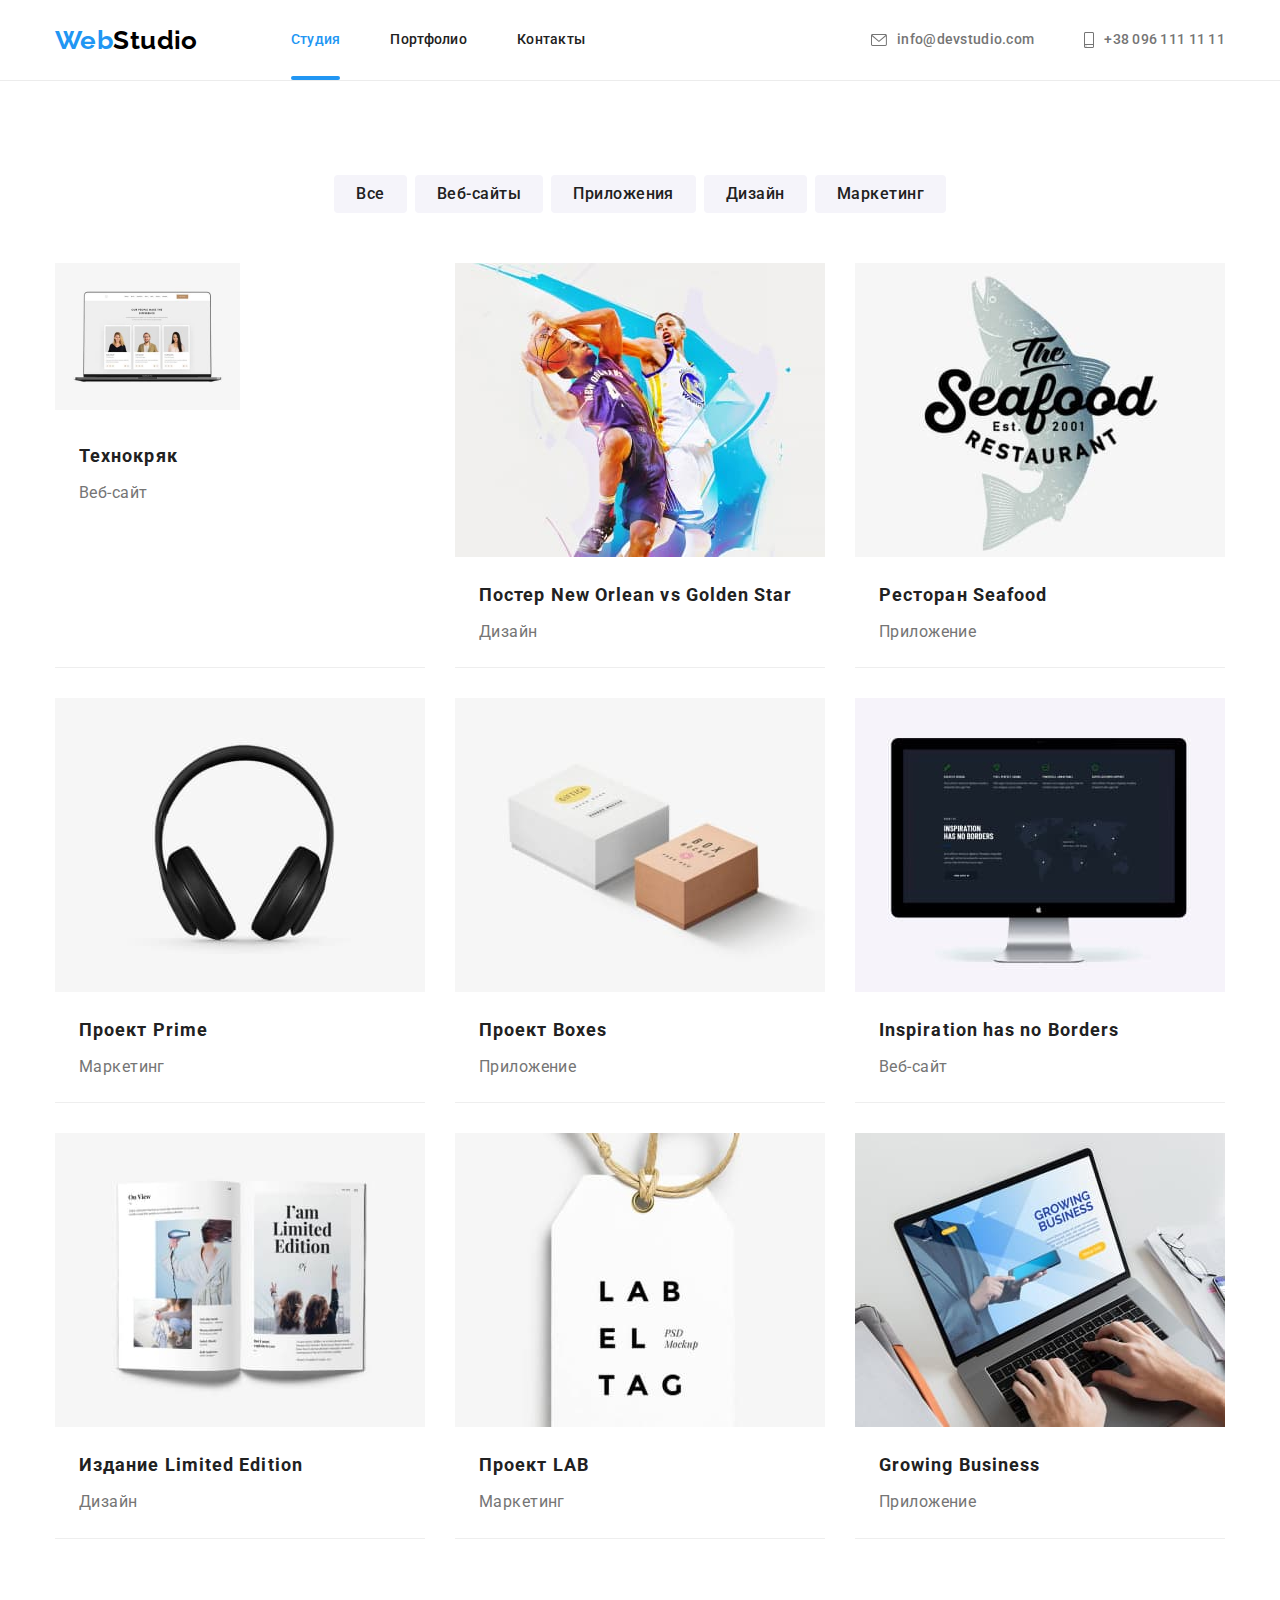
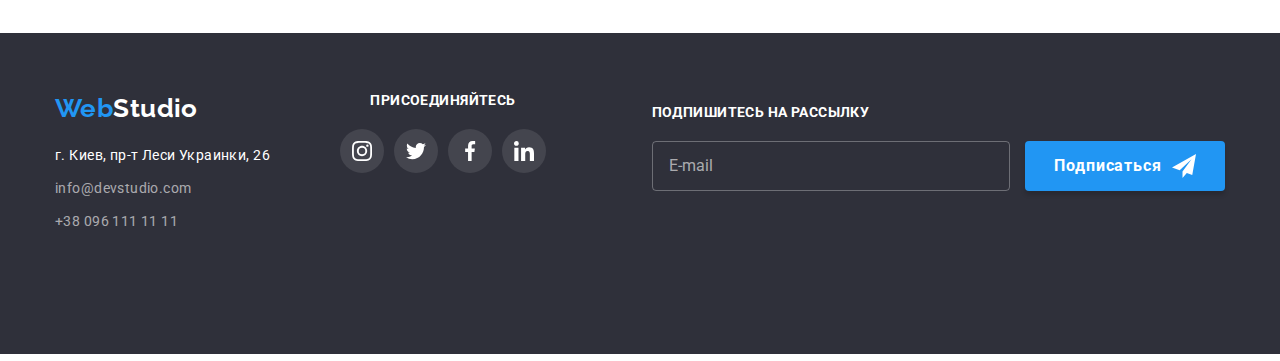
==== portfolio.html @ 9db88c2a "copy" ====
<!DOCTYPE html>
<html lang="ru">
  <head>
    <meta charset="UTF-8" />
    <meta http-equiv="X-UA-Compatible" content="IE=edge" />
    <meta name="viewport" content="width=device-width, initial-scale=1.0" />
    <title>WebStudio</title>
    <link rel="preconnect" href="https://fonts.googleapis.com" />
    <link rel="preconnect" href="https://fonts.gstatic.com" crossorigin />
    <link
      rel="stylesheet"
      href="https://cdnjs.cloudflare.com/ajax/libs/modern-normalize/1.1.0/modern-normalize.min.css"
    />
    <link rel="stylesheet" href="./css/main.css" />
  </head>
  <body>
    <header class="header">
      <div class="container header__container">
        <a href="index.html" class="logo header__logo link">
          Web<span class="logo__accent">Studio</span></a
        >
        <button type="button" class="header__btn header__btn--open">
          <svg width="40" height="40">
            <use href="./images/symbol-defs.svg#icon-open"></use>
          </svg>
        </button>
        <nav class="header__nav">
          <ul class="menu-list list">
            <li class="menu-list__item">
              <a href="" class="menu-list__link link menu-list__link--current"
                >Студия</a
              >
            </li>
            <li class="menu-list__item">
              <a href="portfolio.html" class="menu-list__link link"
                >Портфолио</a
              >
            </li>
            <li class="menu-list__item">
              <a href="" class="menu-list__link link">Контакты</a>
            </li>
          </ul>
        </nav>
        <ul class="contacts-list list">
          <li class="contacts-list__item">
            <a
              href="mailto:info@devstudio.com"
              class="contacts-list__link link"
            >
              <svg class="contacts-list__icon" width="16" height="12">
                <use href="./images/symbol-defs.svg#icon-envelope"></use>
              </svg>
              info@devstudio.com</a
            >
          </li>
          <li class="contacts-list__item">
            <a href="tel:+380961111111" class="contacts-list__link link"
              ><svg class="contacts-list__icon" width="10" height="16">
                <use href="./images/symbol-defs.svg#icon-smartphone"></use></svg
              >+38 096 111 11 11</a
            >
          </li>
        </ul>
      </div>
      <div class="mob-menu is-hidden">
        <div class="mob-container">
          <div class="mob-container__top">
            <button type="button" class="header__btn header__btn--close">
              <svg width="40" height="40">
                <use href="./images/symbol-defs.svg#icon-close"></use>
              </svg>
            </button>
            <ul class="mob-menu__list list">
              <li class="mob-menu__item">
                <a href="" class="mob-menu__link link menu-list__link--current"
                  >Студия</a
                >
              </li>
              <li class="mob-menu__item">
                <a href="portfolio.html" class="mob-menu__link link"
                  >Портфолио</a
                >
              </li>
              <li class="mob-menu__item">
                <a href="index.html" class="mob-menu__link link">Контакты</a>
              </li>
            </ul>
          </div>
          <div class="mob-container__bottom">
            <ul class="mob-contacts list">
              <li class="mob-contacts__item">
                <a href="tel:+380961111111" class="mob-contacts__tel-link link"
                  >+38 096 111 11 11</a
                >
              </li>
              <li class="mob-contacts__item">
                <a
                  href="mailto:info@devstudio.com"
                  class="mob-contacts__mail-link link"
                >
                  info@devstudio.com</a
                >
              </li>
            </ul>
            <ul class="list mob-social">
              <li class="mob-social__item">
                <a href="" class="mob-social__link link">Instagram</a>
              </li>
              <li class="mob-social__item">
                <a href="" class="mob-social__link link">Twitter</a>
              </li>
              <li class="mob-social__item">
                <a href="" class="mob-social__link link">Facebook</a>
              </li>
              <li class="mob-social__item">
                <a href="" class="mob-social__link link">LinkedIn</a>
              </li>
            </ul>
          </div>
        </div>
      </div>
    </header>
    <main>
      <section class="projects">
        <div class="container">
          <h1 class="visually-hidden">Наши работы</h1>
          <ul class="filtr-btn-list list">
            <li class="filtr-btn-item">
              <button type="button" class="filtr-btn">Все</button>
            </li>
            <li class="filtr-btn-item">
              <button type="button" class="filtr-btn">Веб-сайты</button>
            </li>
            <li class="filtr-btn-item">
              <button type="button" class="filtr-btn">Приложения</button>
            </li>
            <li class="filtr-btn-item">
              <button type="button" class="filtr-btn">Дизайн</button>
            </li>
            <li class="filtr-btn-item">
              <button type="button" class="filtr-btn">Маркетинг</button>
            </li>
          </ul>
          <ul class="projects-list list">
            <li class="projects-item">
              <a href="" class="projects-item-link link">
                <div class="projects-cover">
                  <picture>
                    <source
                      srcset="
                        ./images/project-1.jpg 1x,
                        ./images/project-1.jpg 2x
                      "
                      media="(min-width:1200px)"
                    />
                    <source
                      srcset="
                        ./images/project-1-tab.jpg    1x,
                        ./images/project-1-tab-2x.jpg 2x
                      "
                      media="(min-width:768px)"
                    />
                    <source
                      srcset="
                        ./images/gallery-img-1-mob.jpeg    1x,
                        ./images/gallery-img-1-mob-2x.jpeg 2x
                      "
                      media="(min-width:320px)"
                    />
                    <img
                      src="./images/project-1.jpg"
                      alt="барбер стрижет клиента"
                    />
                  </picture>
                  <p class="projects-cover-text">
                    Ресурс предлагает комплексные предложения с разным уровнем
                    функционала и сервисов. Все это позволит посетителю получить
                    исчерпывающие сведения о компании или частном лице.
                  </p>
                </div>
                <div class="projects-content">
                  <h2 class="projects-title">Технокряк</h2>
                  <p class="projects-text">Веб-сайт</p>
                </div></a
              >
            </li>
            <li class="projects-item">
              <a href="" class="projects-item-link link"
                ><div class="projects-cover">
                  <img
                    src="./images/project-2.jpg"
                    alt="project"
                    width="370"
                    class="item-img"
                  />
                  <p class="projects-cover-text">
                    Ресурс предлагает комплексные предложения с разным уровнем
                    функционала и сервисов. Все это позволит посетителю получить
                    исчерпывающие сведения о компании или частном лице.
                  </p>
                </div>
                <div class="projects-content">
                  <h2 class="projects-title">
                    Постер <span lang="en">New Orlean vs Golden Star</span>
                  </h2>
                  <p class="projects-text">Дизайн</p>
                </div></a
              >
            </li>
            <li class="projects-item">
              <a href="" class="projects-item-link link"
                ><div class="projects-cover">
                  <img
                    src="./images/project-3.jpg"
                    alt="project"
                    width="370"
                    class="item-img"
                  />
                  <p class="projects-cover-text">
                    Ресурс предлагает комплексные предложения с разным уровнем
                    функционала и сервисов. Все это позволит посетителю получить
                    исчерпывающие сведения о компании или частном лице.
                  </p>
                </div>
                <div class="projects-content">
                  <h2 class="projects-title">
                    Ресторан <span lang="en">Seafood</span>
                  </h2>
                  <p class="projects-text">Приложение</p>
                </div></a
              >
            </li>
            <li class="projects-item">
              <a href="" class="projects-item-link link"
                ><div class="projects-cover">
                  <img
                    src="./images/project-4.jpg"
                    alt="project"
                    width="370"
                    class="item-img"
                  />
                  <p class="projects-cover-text">
                    Ресурс предлагает комплексные предложения с разным уровнем
                    функционала и сервисов. Все это позволит посетителю получить
                    исчерпывающие сведения о компании или частном лице.
                  </p>
                </div>
                <div class="projects-content">
                  <h2 class="projects-title">
                    Проект <span lang="en">Prime</span>
                  </h2>
                  <p class="projects-text">Маркетинг</p>
                </div></a
              >
            </li>
            <li class="projects-item">
              <a href="" class="projects-item-link link"
                ><div class="projects-cover">
                  <img
                    src="./images/project-5.jpg"
                    alt="project"
                    width="370"
                    class="item-img"
                  />
                  <p class="projects-cover-text">
                    Ресурс предлагает комплексные предложения с разным уровнем
                    функционала и сервисов. Все это позволит посетителю получить
                    исчерпывающие сведения о компании или частном лице.
                  </p>
                </div>
                <div class="projects-content">
                  <h2 class="projects-title">
                    Проект <span lang="en">Boxes</span>
                  </h2>
                  <p class="projects-text">Приложение</p>
                </div></a
              >
            </li>
            <li class="projects-item">
              <a href="" class="projects-item-link link"
                ><div class="projects-cover">
                  <img
                    src="./images/project-6.jpg"
                    alt="project"
                    width="370"
                    class="item-img"
                  />
                  <p class="projects-cover-text">
                    Ресурс предлагает комплексные предложения с разным уровнем
                    функционала и сервисов. Все это позволит посетителю получить
                    исчерпывающие сведения о компании или частном лице.
                  </p>
                </div>
                <div class="projects-content">
                  <h2 lang="en" class="projects-title">
                    Inspiration has no Borders
                  </h2>
                  <p class="projects-text">Веб-сайт</p>
                </div></a
              >
            </li>
            <li class="projects-item">
              <a href="" class="projects-item-link link"
                ><div class="projects-cover">
                  <img
                    src="./images/project-7.jpg"
                    alt="project"
                    width="370"
                    class="item-img"
                  />
                  <p class="projects-cover-text">
                    Ресурс предлагает комплексные предложения с разным уровнем
                    функционала и сервисов. Все это позволит посетителю получить
                    исчерпывающие сведения о компании или частном лице.
                  </p>
                </div>
                <div class="projects-content">
                  <h2 class="projects-title">
                    Издание <span lang="en">Limited Edition</span>
                  </h2>
                  <p class="projects-text">Дизайн</p>
                </div></a
              >
            </li>
            <li class="projects-item">
              <a href="" class="projects-item-link link"
                ><div class="projects-cover">
                  <img
                    src="./images/project-8.jpg"
                    alt="project"
                    width="370"
                    class="item-img"
                  />
                  <p class="projects-cover-text">
                    Ресурс предлагает комплексные предложения с разным уровнем
                    функционала и сервисов. Все это позволит посетителю получить
                    исчерпывающие сведения о компании или частном лице.
                  </p>
                </div>
                <div class="projects-content">
                  <h2 class="projects-title">Проект LAB</h2>
                  <p class="projects-text">Маркетинг</p>
                </div></a
              >
            </li>
            <li class="projects-item">
              <a href="" class="projects-item-link link"
                ><div class="projects-cover">
                  <img
                    src="./images/project-9.jpg"
                    alt="project"
                    width="370"
                    class="item-img"
                  />
                  <p class="projects-cover-text">
                    Ресурс предлагает комплексные предложения с разным уровнем
                    функционала и сервисов. Все это позволит посетителю получить
                    исчерпывающие сведения о компании или частном лице.
                  </p>
                </div>
                <div class="projects-content">
                  <h2 lang="en" class="projects-title">Growing Business</h2>
                  <p class="projects-text">Приложение</p>
                </div></a
              >
            </li>
          </ul>
        </div>
      </section>
    </main>
    <footer class="footer">
      <div class="container footer__container">
        <div class="footer__thumb">
          <div class="footer__adress">
            <a href="index.html" class="logo link footer__logo"
              >Web<span class="logo__accent--invers">Studio</span></a
            >
            <address class="adress">
              <ul class="adress_list list">
                <li class="adress_item">
                  <a
                    href="https://goo.gl/maps/CG9ktaRzHKhPyj1j6"
                    target="blank"
                    rel="noopener noindex nofollow"
                    class="address_link link"
                    >г. Киев, пр-т Леси Украинки, 26</a
                  >
                </li>
                <li class="adress_item">
                  <a
                    href="mailto:info@devstudio.com"
                    class="adress_contacts-link link"
                    >info@devstudio.com</a
                  >
                </li>
                <li class="adress_item">
                  <a href="tel:+380961111111" class="adress_contacts-link link"
                    >+38 096 111 11 11</a
                  >
                </li>
              </ul>
            </address>
          </div>
          <div class="footer__soc">
            <p class="footer__text">Присоединяйтесь</p>
            <ul class="list social-list">
              <li class="social-list__item">
                <a href="" class="social-list__link social-list__link--bright"
                  ><svg width="20" height="20">
                    <use href="./images/symbol-defs.svg#icon-instagram"></use>
                  </svg>
                </a>
              </li>
              <li class="social-list__item">
                <a href="" class="social-list__link social-list__link--bright"
                  ><svg width="20" height="20">
                    <use href="./images/symbol-defs.svg#icon-twitter"></use>
                  </svg>
                </a>
              </li>
              <li class="social-list__item">
                <a href="" class="social-list__link social-list__link--bright"
                  ><svg width="20" height="20">
                    <use href="./images/symbol-defs.svg#icon-facebook"></use>
                  </svg>
                </a>
              </li>
              <li class="social-list__item">
                <a href="" class="social-list__link social-list__link--bright"
                  ><svg width="20" height="20">
                    <use href="./images/symbol-defs.svg#icon-linkedin"></use>
                  </svg>
                </a>
              </li>
            </ul>
          </div>
        </div>
        <div class="footer__subscribe">
          <form class="subscribe-form">
            <p class="footer__text subscribe-form__text">
              Подпишитесь на рассылку
            </p>
            <input
              type="email"
              name="email"
              placeholder="E-mail"
              class="subscribe-form__input"
            />
            <button type="submit" class="subscribe-form__button button">
              Подписаться<svg width="24" height="24" class="icon-send">
                <use href="./images/symbol-defs.svg#icon-send"></use>
              </svg>
            </button>
          </form>
        </div>
      </div>
    </footer>
  </body>
</html>
---- css/main.css ----
@import url("https://fonts.googleapis.com/css2?family=Raleway:wght@700&family=Roboto:wght@400;500;700;900&display=swap");
:root {
  --header-color: #212121;
  --header-contacts-color: #757575;
  --accent-color: #2196f3;
  --btn-hover-color: rgba(24, 140, 232, 1);
  --logo-color: #000000;
  --logo-footer-color: #ffffff;
  --main-title-color: #ffffff;
  --second-title-color: #212121;
  --main-bg-color: #ffffff;
  --second-bg-color: #f5f4fa;
  --dark-bg-color: #2f303a;
  --text-color: #757575;
  --footer-address-color: #ffffff;
  --footer-contacts-color: rgba(255, 255, 255, 0.6);
  --footer-input-border: rgba(255, 255, 255, 0.3);
  --border-porfolio-color: #ececec;
  --border-projects-color: #eeeeee;
  --soc-icon-color: #afb1b8;
  --bg-footer-soc-icon: rgba(255, 255, 255, 0.1);
  --activity-text-bg-color: rgba(47, 48, 58, 0.8);
  --projects-cover-bg-color: rgba(33, 150, 243, 0.9);
  --modal-bg-color: rgba(0, 0, 0, 0.2);
  --btn-close-border-color: rgba(0, 0, 0, 0.1);
  --modal-input-color: rgba(33, 33, 33, 0.2);
  --placeholder-comment-color: rgba(117, 117, 117, 0.5);
}

body {
  font-family: Roboto, Raleway, sans-serif;
  background-color: var(--main-bg-color);
  font-size: 14px;
  line-height: 1.71;
  letter-spacing: 0.03em;
  color: var(--text-color);
}

.list {
  padding: 0;
  margin: 0;
  list-style: none;
}

.link {
  text-decoration: none;
}

.item-img {
  display: block;
  width: 100%;
  height: auto;
}

.container {
  padding-left: 15px;
  padding-right: 15px;
  margin: 0 auto;
}
@media screen and (min-width: 480px) {
  .container {
    max-width: 480px;
  }
}
@media screen and (min-width: 768px) {
  .container {
    max-width: 768px;
  }
}
@media screen and (min-width: 1200px) {
  .container {
    max-width: 1200px;
  }
}

.visually-hidden {
  position: absolute;
  white-space: nowrap;
  width: 1px;
  height: 1px;
  overflow: hidden;
  border: 0;
  padding: 0;
  clip: rect(0 0 0 0);
  clip-path: inset(50%);
  margin: -1px;
}

.button {
  font-weight: 700;
  font-size: 16px;
  line-height: 1.88;
  text-align: center;
  letter-spacing: 0.06em;
  background-color: var(--accent-color);
  color: var(--main-title-color);
  border-radius: 4px;
  border-color: transparent;
  box-shadow: 0px 4px 4px rgba(0, 0, 0, 0.15);
  transition: background-color 250ms cubic-bezier(0.4, 0, 0.2, 1);
  cursor: pointer;
}
.button:hover, .button:focus {
  background-color: var(--btn-hover-color);
}

.secondary-title {
  margin-top: 0;
  margin-bottom: 30px;
  font-size: 28px;
  line-height: 1.18;
  text-align: center;
  color: var(--second-title-color);
}
@media screen and (min-width: 1200px) {
  .secondary-title {
    margin-bottom: 50px;
    font-size: 36px;
    line-height: 1.17;
  }
}

header {
  border-bottom: 1px solid var(--border-porfolio-color);
}

.header__container {
  display: flex;
  align-items: center;
}
@media screen and (max-width: 767px) {
  .header__container {
    padding-bottom: 10px;
    padding-top: 10px;
  }
}
@media screen and (min-width: 480px) {
  .header__container {
    max-width: 480px;
  }
}
@media screen and (min-width: 768px) {
  .header__container {
    display: flex;
    max-width: 768px;
    align-items: center;
  }
}
@media screen and (min-width: 1200px) {
  .header__container {
    max-width: 1200px;
  }
}

.header__btn {
  border: none;
  margin-left: auto;
  padding: 0;
  background-color: transparent;
  transition: fill 250ms cubic-bezier(0.4, 0, 0.2, 1);
}
.header__btn:hover, .header__btn:focus {
  fill: var(--accent-color);
}
.header__btn--open {
  display: inline-flex;
}
.header__btn--close {
  position: absolute;
  display: block;
  top: 10px;
  right: 15px;
}
@media screen and (min-width: 768px) {
  .header__btn {
    display: none;
  }
}

.header__nav {
  display: none;
}
@media screen and (min-width: 768px) {
  .header__nav {
    display: flex;
    align-items: center;
  }
}

.menu-list {
  display: flex;
  margin-left: 88px;
}
@media screen and (min-width: 1200px) {
  .menu-list {
    margin-left: 93px;
  }
}

.menu-list .menu-list__item + .menu-list__item {
  margin-left: 50px;
}

.menu-list__link {
  display: block;
  padding-top: 32px;
  padding-bottom: 32px;
  font-weight: 500;
  line-height: 1.14;
  letter-spacing: 0.02em;
  color: var(--header-color);
  transition: color 250ms cubic-bezier(0.4, 0, 0.2, 1);
}

.menu-list__link {
  position: relative;
}
.menu-list__link:hover, .menu-list__link:focus {
  color: var(--accent-color);
}
@media screen and (min-width: 768px) {
  .menu-list__link--current::after {
    content: "";
    position: absolute;
    left: 0;
    bottom: 0;
    display: block;
    width: 100%;
    height: 4px;
    background-color: var(--accent-color);
    border-radius: 2px;
  }
}
.menu-list__link--current {
  color: var(--accent-color);
}

@media screen and (min-width: 768px) {
  .contacts-list__link {
    display: block;
  }
}
@media screen and (min-width: 768px) {
  .contacts-list__link {
    justify-content: center;
    align-items: center;
    font-weight: 500;
    line-height: 1.14;
    letter-spacing: 0.02em;
    transition: color 250ms cubic-bezier(0.4, 0, 0.2, 1);
    color: var(--header-contacts-color);
  }
  .contacts-list__link:hover, .contacts-list__link:focus {
    color: var(--accent-color);
  }
}
@media screen and (min-width: 768px) and (min-width: 1200px) {
  .contacts-list__link {
    display: flex;
    justify-content: center;
    align-items: center;
    padding-top: 32px;
    padding-bottom: 32px;
  }
}

.contacts-list {
  display: none;
}
@media screen and (min-width: 768px) {
  .contacts-list {
    display: block;
    margin-left: auto;
  }
}
@media screen and (min-width: 1200px) {
  .contacts-list {
    display: flex;
    margin-left: auto;
  }
}

.contacts-list__icon {
  margin-right: 10px;
  fill: currentColor;
}

.contacts-list .contacts-list__item + .contacts-list__item {
  margin-top: 10px;
}
@media screen and (min-width: 1200px) {
  .contacts-list .contacts-list__item + .contacts-list__item {
    margin-left: 50px;
    margin-top: 0px;
  }
}

/*----------------------------MOB MENU ----------------------------------*/
.mob-menu {
  display: none;
  position: fixed;
  z-index: 1;
  top: 0;
  left: 0;
  width: 100vw;
  height: 100vh;
  background-color: var(--main-bg-color);
}
.mob-menu__link {
  color: var(--header-color);
  font-weight: 500;
  font-size: 40px;
  line-height: 1.18;
  letter-spacing: 0.02em;
  transition: color 250ms cubic-bezier(0.4, 0, 0.2, 1);
}
.mob-menu__link:hover, .mob-menu__link:focus {
  color: var(--accent-color);
}
.mob-menu__item:not(:last-child) {
  margin-bottom: 32px;
}
@media screen and (min-width: 768px) {
  .mob-menu {
    display: none;
  }
}

.mob-container {
  padding: 30px 20px;
  display: flex;
  flex-direction: column;
  height: 100%;
  justify-content: space-between;
  overflow-y: auto;
}
@media screen and (min-width: 480px) {
  .mob-container {
    padding: 48px 40px;
  }
}

.mob-container__top {
  margin-bottom: 100px;
}

.mob-contacts {
  margin-bottom: 64px;
}
.mob-contacts__item:first-child {
  margin-bottom: 32px;
}
.mob-contacts__tel-link {
  font-weight: 500;
  font-size: 34px;
  line-height: 1.18;
  letter-spacing: 0.02em;
  color: var(--accent-color);
}
.mob-contacts__mail-link {
  font-weight: 500;
  font-size: 24px;
  line-height: 1.17;
  letter-spacing: 0.02em;
  color: var(--header-contacts-color);
}

.mob-social {
  display: flex;
  flex-wrap: wrap;
  align-items: center;
}
.mob-social__link {
  display: block;
  font-weight: 500;
  font-size: 18px;
  line-height: 1.22;
  letter-spacing: 0.02em;
  color: var(--accent-color);
}
.mob-social__item {
  position: relative;
  padding-right: 10px;
}
.mob-social__item:not(:first-child) {
  padding-left: 10px;
}
.mob-social__item:not(:last-child)::after {
  content: "";
  position: absolute;
  display: inline-block;
  width: 1px;
  height: 22px;
  background-color: var(--modal-input-color);
  top: 0;
  right: 0;
}

.no-scroll {
  overflow: hidden;
}

.logo {
  font-family: "Raleway", Roboto, sans-serif;
  font-weight: 700;
  font-size: 24px;
  line-height: 1.17;
  color: var(--accent-color);
}
.logo__accent {
  color: var(--logo-color);
}
.logo__accent--invers {
  color: var(--logo-footer-color);
}
@media screen and (min-width: 1200px) {
  .logo {
    font-size: 26px;
    line-height: 1.19;
  }
}

/*.hero {

  background-image: linear-gradient(
      rgba(47, 48, 58, 0.4),
      rgba(47, 48, 58, 0.4)
    ),
    url("../images/hero-img.jpg");
  background-color: var(--dark-bg-color);
  background-position: center;
  background-repeat: no-repeat;
  background-size: cover;
} */
.hero {
  background-color: aquamarine;
  margin: 0 auto;
  padding-top: 118px;
  padding-bottom: 118px;
  text-align: center;
  background-image: linear-gradient(rgba(47, 48, 58, 0.4), rgba(47, 48, 58, 0.4)), url("../images/hero-img-mob.jpg");
  background-color: var(--dark-bg-color);
  background-position: center;
  background-repeat: no-repeat;
  background-size: cover;
}
@media (min-device-pixel-ratio: 2), (min-resolution: 192dpi), (min-resolution: 2dppx) {
  .hero {
    background-image: linear-gradient(rgba(47, 48, 58, 0.4), rgba(47, 48, 58, 0.4)), url("../images/hero-img-mob-2x.jpg");
  }
}
@media screen and (min-width: 768px) {
  .hero {
    background-image: linear-gradient(rgba(47, 48, 58, 0.4), rgba(47, 48, 58, 0.4)), url("../images/hero-img-tab.jpg");
  }
}
@media screen and (min-width: 768px) and (min-device-pixel-ratio: 2), screen and (min-width: 768px) and (min-resolution: 192dpi), screen and (min-width: 768px) and (min-resolution: 2dppx) {
  .hero {
    background-image: linear-gradient(rgba(47, 48, 58, 0.4), rgba(47, 48, 58, 0.4)), url("../images/hero-img-tab-2x.jpg");
  }
}
@media screen and (min-width: 1200px) {
  .hero {
    max-width: 1600px;
    padding-top: 200px;
    padding-bottom: 200px;
    background-image: linear-gradient(rgba(47, 48, 58, 0.4), rgba(47, 48, 58, 0.4)), url("../images/hero-img.jpg");
  }
}
@media screen and (min-width: 1200px) and (min-device-pixel-ratio: 2), screen and (min-width: 1200px) and (min-resolution: 192dpi), screen and (min-width: 1200px) and (min-resolution: 2dppx) {
  .hero {
    background-image: linear-gradient(rgba(47, 48, 58, 0.4), rgba(47, 48, 58, 0.4)), url("../images/hero-img-2x.jpg");
  }
}
.hero__title {
  margin: 0 auto 30px auto;
  max-width: 360px;
  font-weight: 900;
  font-size: 26px;
  line-height: 1.62;
  letter-spacing: 0.06em;
  text-transform: uppercase;
  color: var(--main-title-color);
}
@media screen and (min-width: 1200px) {
  .hero__title {
    max-width: 696px;
    font-size: 44px;
    line-height: 1.36;
  }
}
.hero__button {
  display: inline-block;
  padding: 10px 32px;
  min-width: 200px;
}

.section {
  padding-top: 60px;
  padding-bottom: 60px;
}
@media screen and (min-width: 1200px) {
  .section {
    padding-top: 94px;
    padding-bottom: 94px;
  }
}

/*.features-list {
  display: flex;

  &__item {
    width: 270px;
    &:not(:last-child) {
      margin-right: 30px;
    }
  }

  &__text {
    margin-top: 0px;
    margin-bottom: 0px;
  }

  &__thumb {
    display: flex;
    justify-content: center;
    align-items: center;
    height: 120px;
    margin-bottom: 30px;
    background: var(--second-bg-color);
    border-radius: 4px;
  }
} */
.features-list {
  margin-bottom: -30px;
}
@media screen and (min-width: 768px) {
  .features-list {
    display: flex;
    flex-wrap: wrap;
    margin-right: -30px;
  }
}
.features-list__item {
  margin-bottom: 30px;
}
@media screen and (min-width: 768px) {
  .features-list__item {
    width: calc(50% - 30px);
    margin-right: 30px;
  }
}
@media screen and (min-width: 768px) and (min-width: 1200px) {
  .features-list__item {
    margin-right: 30px;
    width: calc(25% - 30px);
  }
}
.features-list__title {
  margin-top: 0;
  margin-bottom: 10px;
  text-align: center;
  font-size: 14px;
  line-height: 1.14;
  text-transform: uppercase;
  color: var(--second-title-color);
}
.features-list__text {
  margin-top: 0px;
  margin-bottom: 0px;
}
.features-list__thumb {
  display: flex;
  justify-content: center;
  align-items: center;
  height: 120px;
  margin-bottom: 30px;
  background: var(--second-bg-color);
  border-radius: 4px;
}

.activity {
  padding-top: 0px;
}
@media screen and (max-width: 1199px) {
  .activity {
    display: none;
  }
}
.activity__list {
  display: flex;
  margin-right: -30px;
}
.activity__item {
  width: calc(33.3333333333% - 30px);
  margin-right: 30px;
  position: relative;
}
.activity__title {
  display: flex;
  justify-content: center;
  align-items: center;
  position: absolute;
  bottom: 0;
  left: 0;
  width: 100%;
  height: 70px;
  margin-top: 0;
  margin-bottom: 0;
  text-transform: uppercase;
  text-align: center;
  color: var(--main-title-color);
  background-color: var(--activity-text-bg-color);
  font-size: 14px;
  line-height: 1.17;
}

/*.team {
  display: flex;
  margin-left: -30px;
  &-section {
    max-width: 1600px;
    margin: 0 auto;
    background-color: var(--second-bg-color);
  }

  &__item {
    width: calc((100% - 120px) / 4);
    margin-left: 30px;

    background-color: var(--main-bg-color);
    box-shadow: 0px 1px 3px rgba(0, 0, 0, 0.12), 0px 1px 1px rgba(0, 0, 0, 0.14),
      0px 2px 1px rgba(0, 0, 0, 0.2);
    border-radius: 0px 0px 4px 4px;
  }

  &__thumb {
    padding-top: 30px;
    padding-bottom: 30px;
  }

  &__title {
    margin-top: 0;
    margin-bottom: 10px;

    font-weight: 500;
    font-size: 16px;
    line-height: 1.19;
    text-align: center;
    color: var(--second-title-color);
  }

  &__text {
    margin: 0 0 16px 0;
    font-size: 16px;
    line-height: 1.19;
    text-align: center;
  }
} */
.team {
  margin-bottom: -30px;
}
.team-section {
  margin: 0 auto;
  background-color: var(--second-bg-color);
}
.team__thumb {
  padding-top: 30px;
  padding-bottom: 30px;
}
.team__title {
  margin-top: 0;
  margin-bottom: 10px;
  font-weight: 500;
  font-size: 16px;
  line-height: 1.19;
  text-align: center;
  color: var(--second-title-color);
}
.team__text {
  margin: 0 0 16px 0;
  font-size: 16px;
  line-height: 1.19;
  text-align: center;
}
@media screen and (min-width: 768px) {
  .team {
    display: flex;
    flex-wrap: wrap;
    margin-left: -30px;
  }
}
.team__item {
  margin-bottom: 30px;
  background-color: var(--main-bg-color);
  box-shadow: 0px 1px 3px rgba(0, 0, 0, 0.12), 0px 1px 1px rgba(0, 0, 0, 0.14), 0px 2px 1px rgba(0, 0, 0, 0.2);
  border-radius: 0px 0px 4px 4px;
}
@media screen and (min-width: 768px) {
  .team__item {
    margin-left: 30px;
    width: calc(50% - 30px);
  }
}
@media screen and (min-width: 1200px) {
  .team__item {
    margin-left: 30px;
    width: calc(25% - 30px);
  }
}

.social-list {
  display: flex;
  justify-content: center;
  align-content: center;
}

.social-list__item + .social-list__item {
  margin-left: 10px;
}

.social-list__link.social-list__link--bright {
  fill: var(--main-bg-color);
  background-color: rgba(255, 255, 255, 0.1);
}

.social-list__link {
  width: 44px;
  height: 44px;
  display: flex;
  border-radius: 50%;
  justify-content: center;
  align-items: center;
  fill: var(--soc-icon-color);
  cursor: pointer;
  transition: fill 250ms cubic-bezier(0.4, 0, 0.2, 1), background-color 250ms cubic-bezier(0.4, 0, 0.2, 1);
}
.social-list__link:hover, .social-list__link:focus {
  fill: var(--main-bg-color);
  background-color: var(--accent-color);
}

/*.clients__list {
  display: flex;
  justify-content: center;
}

.clients__item + .clients__item {
  margin-left: 30px;
}
*/
.clients__title {
  margin-top: 0;
  margin-bottom: 30px;
  line-height: 1.18;
  font-size: 28px;
  color: var(--second-title-color);
  text-align: center;
}
@media screen and (min-width: 1200px) {
  .clients__title {
    margin-bottom: 50px;
    line-height: 1.17;
    font-size: 36px;
  }
}

.clients__list {
  display: flex;
  flex-wrap: wrap;
  margin-left: -30px;
  margin-bottom: -30px;
}

.clients__item {
  width: calc(50% - 30px);
  margin-left: 30px;
  margin-bottom: 30px;
}
@media screen and (min-width: 768px) {
  .clients__item {
    width: calc(33.3333333333% - 30px);
  }
}
@media screen and (min-width: 1200px) {
  .clients__item {
    width: calc(16.6666666667% - 30px);
  }
}

.clients__link {
  display: flex;
  height: 92px;
  align-items: center;
  justify-content: center;
  border: 1px solid var(--soc-icon-color);
  border-radius: 4px;
  cursor: pointer;
  fill: var(--soc-icon-color);
  transition: fill 250ms cubic-bezier(0.4, 0, 0.2, 1), border-color 250ms cubic-bezier(0.4, 0, 0.2, 1);
}
.clients__link:hover, .clients__link:focus {
  fill: var(--accent-color);
  border-color: var(--accent-color);
}

/*.footer {
  max-width: 1600px;
  margin: 0 auto;
  background-color: var(--dark-bg-color);
  padding-top: 60px;
  padding-bottom: 60px;

  &__container {
    display: flex;
    align-items: baseline;
  }

  &__logo {
    display: block;
    margin-bottom: 20px;
  }

  &__soc {
    margin-left: 70px;
  }
  &__text {
    margin-top: 0;
    margin-bottom: 20px;

    color: var(--main-title-color);
    line-height: 1.14;
    text-transform: uppercase;
    font-weight: 700;
  }

  &__subscribe {
    margin-left: auto;
  }
}

.adress_item:not(:last-child) {
  margin-bottom: 9px;
}

.address_link {
  font-style: normal;
  color: var(--footer-address-color);

  transition: color 250ms cubic-bezier(0.4, 0, 0.2, 1);
  &:hover,
  &:focus {
    color: var(--accent-color);
  }
}

.adress_contacts-link {
  font-style: normal;
  color: var(--footer-contacts-color);

  transition: color 250ms cubic-bezier(0.4, 0, 0.2, 1);
  &:hover,
  &:focus {
    color: var(--accent-color);
  }
}

.subscribe-form__input {
  width: 358px;
  height: 50px;
  margin-right: 12px;
  padding-left: 16px;
  padding-right: 16px;
  background-color: transparent;
  border: 1px solid rgba(255, 255, 255, 0.3);
  border-radius: 4px;

  color: var(--border-porfolio-color);
  font-size: 16px;
  line-height: 1.25;

  &::placeholder {
    font-size: 16px;
    color: var(--footer-contacts-color);
    line-height: 1.25;
  }
}

.subscribe-form__button {
  display: inline-flex;
  align-items: center;
  justify-content: center;
  min-width: 200px;
  height: 50px;
}

.icon-send {
  margin-left: 10px;
  fill: var(--footer-address-color);
} */
.footer {
  max-width: 1600px;
  margin: 0 auto;
  background-color: var(--dark-bg-color);
  padding-top: 60px;
  padding-bottom: 60px;
}
@media screen and (min-width: 480px) {
  .footer__container {
    max-width: 480px;
  }
}
@media screen and (min-width: 768px) {
  .footer__container {
    max-width: 768px;
  }
}
@media screen and (min-width: 1200px) {
  .footer__container {
    max-width: 1200px;
    display: flex;
    align-items: baseline;
  }
}
@media screen and (min-width: 768px) {
  .footer__thumb {
    display: flex;
    flex-wrap: wrap;
    justify-content: center;
    margin-bottom: 60px;
  }
}
@media screen and (max-width: 1199px) {
  .footer .footer__adress {
    text-align: center;
  }
}
@media screen and (max-width: 767px) {
  .footer .footer__adress {
    margin-bottom: 60px;
  }
}
.footer__logo {
  display: block;
  margin-bottom: 20px;
}
.footer__soc {
  text-align: center;
}
@media screen and (max-width: 767px) {
  .footer__soc {
    margin-bottom: 60px;
  }
}
@media screen and (min-width: 768px) {
  .footer__soc {
    margin-left: 165px;
  }
}
@media screen and (min-width: 1200px) {
  .footer__soc {
    margin-left: 70px;
  }
}
.footer__text {
  margin-top: 0;
  margin-bottom: 20px;
  color: var(--main-title-color);
  line-height: 1.14;
  text-transform: uppercase;
  font-weight: 700;
}
@media screen and (max-width: 1200px) {
  .footer__subscribe {
    text-align: center;
  }
}
@media screen and (min-width: 1200px) {
  .footer__subscribe {
    margin-left: auto;
  }
}
.footer .adress_item:not(:last-child) {
  margin-bottom: 8px;
}
@media screen and (min-width: 1200px) {
  .footer .adress_item:not(:last-child) {
    margin-bottom: 9px;
  }
}
.footer .address_link {
  font-style: normal;
  color: var(--footer-address-color);
  transition: color 250ms cubic-bezier(0.4, 0, 0.2, 1);
}
.footer .address_link:hover, .footer .address_link:focus {
  color: var(--accent-color);
}
.footer .adress_contacts-link {
  font-style: normal;
  color: var(--footer-contacts-color);
  transition: color 250ms cubic-bezier(0.4, 0, 0.2, 1);
}
.footer .adress_contacts-link:hover, .footer .adress_contacts-link:focus {
  color: var(--accent-color);
}
.footer .subscribe-form__input {
  width: 100%;
  height: 50px;
  padding-left: 16px;
  padding-right: 16px;
  background-color: transparent;
  border: 1px solid rgba(255, 255, 255, 0.3);
  border-radius: 4px;
  color: var(--border-porfolio-color);
  font-size: 16px;
  line-height: 1.25;
}
.footer .subscribe-form__input::placeholder {
  font-size: 16px;
  color: var(--footer-contacts-color);
  line-height: 1.25;
}
@media screen and (max-width: 1199px) {
  .footer .subscribe-form__input {
    margin: 0 auto;
    display: block;
    margin-bottom: 20px;
  }
}
@media screen and (min-width: 768px) {
  .footer .subscribe-form__input {
    width: 450px;
  }
}
@media screen and (min-width: 1200px) {
  .footer .subscribe-form__input {
    width: 358px;
    margin-right: 12px;
  }
}
.footer .subscribe-form__button {
  display: inline-flex;
  align-items: center;
  justify-content: center;
  min-width: 200px;
  height: 50px;
}
.footer .icon-send {
  margin-left: 10px;
  fill: var(--footer-address-color);
}

.projects {
  padding-top: 60px;
  padding-bottom: 60px;
}
@media screen and (min-width: 1200px) {
  .projects {
    padding-top: 94px;
    padding-bottom: 94px;
  }
}

.filtr-btn {
  display: inline-block;
  padding: 6px 22px;
  min-width: 73px;
  border-radius: 4px;
  border: none;
  font-family: inherit;
  font-weight: 500;
  font-size: 16px;
  line-height: 1.6;
  text-align: center;
  letter-spacing: 0.03em;
  color: var(--header-color);
  background-color: var(--second-bg-color);
  cursor: pointer;
  transition: color 250ms cubic-bezier(0.4, 0, 0.2, 1), backround-color 250ms cubic-bezier(0.4, 0, 0.2, 1), box-shadow 250ms cubic-bezier(0.4, 0, 0.2, 1);
}
.filtr-btn-list {
  margin-bottom: 40px;
  display: flex;
  flex-wrap: wrap;
}
@media screen and (min-width: 768px) {
  .filtr-btn-list {
    justify-content: center;
    margin-bottom: 30px;
  }
}
@media screen and (min-width: 1200px) {
  .filtr-btn-list {
    margin-bottom: 50px;
  }
}
.filtr-btn-item:not(:last-child) {
  margin-right: 8px;
}
.filtr-btn-item:not(:nth-last-child(-n+2)) {
  margin-bottom: 15px;
}
@media screen and (min-width: 768px) {
  .filtr-btn-item:not(:nth-last-child(-n+2)) {
    margin-bottom: 0px;
  }
}
.filtr-btn:hover, .filtr-btn:focus {
  color: var(--main-title-color);
  background-color: var(--accent-color);
  box-shadow: 0px 3px 1px rgba(0, 0, 0, 0.1), 0px 1px 2px rgba(0, 0, 0, 0.08), 0px 2px 2px rgba(0, 0, 0, 0.12);
}

.projects-title {
  margin-bottom: 4px;
  margin-top: 0px;
  font-size: 18px;
  line-height: 2;
  letter-spacing: 0.06em;
  color: var(--second-title-color);
}

.projects-text {
  margin-top: 0px;
  margin-bottom: 0px;
  font-size: 16px;
  line-height: 1.9;
  color: var(--text-color);
}

.projects-list {
  display: flex;
  flex-wrap: wrap;
  margin-right: -30px;
  margin-bottom: -30px;
}

.projects-item {
  width: 370px;
  margin-right: 30px;
  margin-bottom: 30px;
  border-bottom: 1px solid var(--border-projects-color);
}

.projects-item-link {
  display: inline-block;
  transition: box-shadow 250ms cubic-bezier(0.4, 0, 0.2, 1);
}
.projects-item-link:hover, .projects-item-link:focus {
  box-shadow: 0px 1px 1px rgba(0, 0, 0, 0.12), 0px 4px 4px rgba(0, 0, 0, 0.06), 1px 4px 6px rgba(0, 0, 0, 0.16);
}

.projects-content {
  padding: 20px 24px;
}

.projects-cover {
  position: relative;
  overflow: hidden;
}

.projects-cover-text {
  position: absolute;
  top: 0;
  transform: translateY(100%);
  transition: transform 250ms cubic-bezier(0.4, 0, 0.2, 1);
  width: 100%;
  min-height: 100%;
  margin-top: 0;
  margin-bottom: 0;
  padding: 63px 24px;
  font-size: 18px;
  color: var(--main-bg-color);
  background-color: var(--projects-cover-bg-color);
  line-height: 1.56;
}
.projects-item-link:hover .projects-cover-text, .projects-item-link:focus .projects-cover-text {
  transform: translateY(0%);
}

.backdrop {
  position: fixed;
  top: 0;
  opacity: 1;
  transition: opacity 250ms cubic-bezier(0.4, 0, 0.2, 1), visibility 250ms cubic-bezier(0.4, 0, 0.2, 1);
  width: 100%;
  height: 100%;
  background-color: var(--modal-bg-color);
}
.backdrop.is-hidden {
  opacity: 0;
  pointer-events: none;
  visibility: hidden;
}

.modal {
  position: absolute;
  top: 50%;
  left: 50%;
  transition: transform 250ms cubic-bezier(0.4, 0, 0.2, 1);
  transform: translate(-50%, -50%) scale(1);
  transform-origin: top left;
  padding: 20px;
  background: var(--main-bg-color);
  box-shadow: 0px 1px 3px rgba(0, 0, 0, 0.12), 0px 1px 1px rgba(0, 0, 0, 0.14), 0px 2px 1px rgba(0, 0, 0, 0.2);
  border-radius: 4px;
  width: 93.7vw;
  height: 76.5vh;
  overflow-y: auto;
}
@media screen and (min-width: 480px) {
  .modal {
    width: 450px;
    min-height: 609px;
    padding: 40px;
  }
}
@media screen and (min-width: 1200px) {
  .modal {
    width: 528px;
    min-height: 581px;
  }
}
.backdrop.is-hidden .modal {
  transform: scale(0.3);
}
.modal-title {
  margin-top: 0;
  margin-bottom: 12px;
  font-weight: 700;
  font-size: 20px;
  line-height: 1.5;
  text-align: center;
  letter-spacing: 0.03em;
  color: var(--second-title-color);
}
@media screen and (min-width: 1200px) {
  .modal-title {
    line-height: 1.15;
  }
}
.modal-field {
  margin-bottom: 10px;
}
.modal-input {
  width: 100%;
  height: 40px;
  border: 1px solid var(--modal-input-color);
  border-radius: 4px;
  padding: 11px 12px 11px 42px;
  outline: none;
  transition: border-color 250ms cubic-bezier(0.4, 0, 0.2, 1);
}
.modal-input:focus {
  border-color: var(--accent-color);
}

.btn-close {
  position: absolute;
  width: 30px;
  height: 30px;
  display: flex;
  justify-items: center;
  align-items: center;
  top: 8px;
  right: 8px;
  background-color: var(--main-bg-color);
  border: 1px solid var(--btn-close-border-color);
  border-radius: 50%;
  cursor: pointer;
}

.icon-close {
  fill: var(--logo-color);
  transition: fill 250ms cubic-bezier(0.4, 0, 0.2, 1);
}
.btn-close:hover .icon-close {
  fill: var(--accent-color);
}

.input-label {
  display: block;
  margin-bottom: 4px;
  font-size: 12px;
  line-height: 1.17;
  letter-spacing: 0.03em;
  color: var(--text-color);
}
@media screen and (min-width: 1200px) {
  .input-label {
    font-size: 14px;
    letter-spacing: 0.01em;
  }
}

.input-icon {
  position: relative;
}

.form-icon {
  position: absolute;
  top: 0;
  left: 12px;
  transform: translateY(50%);
  transition: fill 250ms cubic-bezier(0.4, 0, 0.2, 1);
}
.modal-input:focus + .form-icon {
  fill: var(--accent-color);
}

.modal-field-comment {
  margin-bottom: 20px;
}

.comment-area {
  display: block;
  height: 120px;
  padding: 12px 16px;
  resize: none;
}
.comment-area::placeholder {
  color: var(--placeholder-comment-color);
}

.textarea-link {
  color: var(--accent-color);
}

.icon-check {
  fill: transparent;
}

.check-field {
  margin-bottom: 30px;
}

.check-square {
  display: inline-block;
  margin-right: 8px;
  width: 16px;
  height: 15px;
  background-image: url(../images/icon-ckeck-square.svg);
  transition: background-image 250ms cubic-bezier(0.4, 0, 0.2, 1);
}
@media screen and (min-width: 1200px) {
  .check-square {
    margin-right: 8.4px;
  }
}

@media screen and (min-width: 480px) {
  .checkbox-label {
    display: flex;
    align-items: baseline;
    justify-content: center;
    font-size: 12px;
  }
}

.checkbox-hidden:checked + .checkbox-label .check-square {
  background-image: url(../images/icon-checked.svg);
}

.checkbox-btn {
  display: block;
  margin: 0 auto;
  padding: 10px 55px 10px 56px;
  min-width: 200px;
  height: 50px;
  font-family: inherit;
  font-weight: 700;
  font-size: 16px;
  line-height: 1.6;
  text-align: center;
  letter-spacing: 0.06em;
  color: var(--main-title-color);
  background-color: var(--accent-color);
  transition: background-color 250ms cubic-bezier(0.4, 0, 0.2, 1);
  box-shadow: 0px 4px 4px rgba(0, 0, 0, 0.15);
  border-color: transparent;
  border-radius: 4px;
  cursor: pointer;
}
.checkbox-btn:hover, .checkbox-btn:focus {
  background-color: var(--btn-hover-color);
}/*# sourceMappingURL=main.css.map */
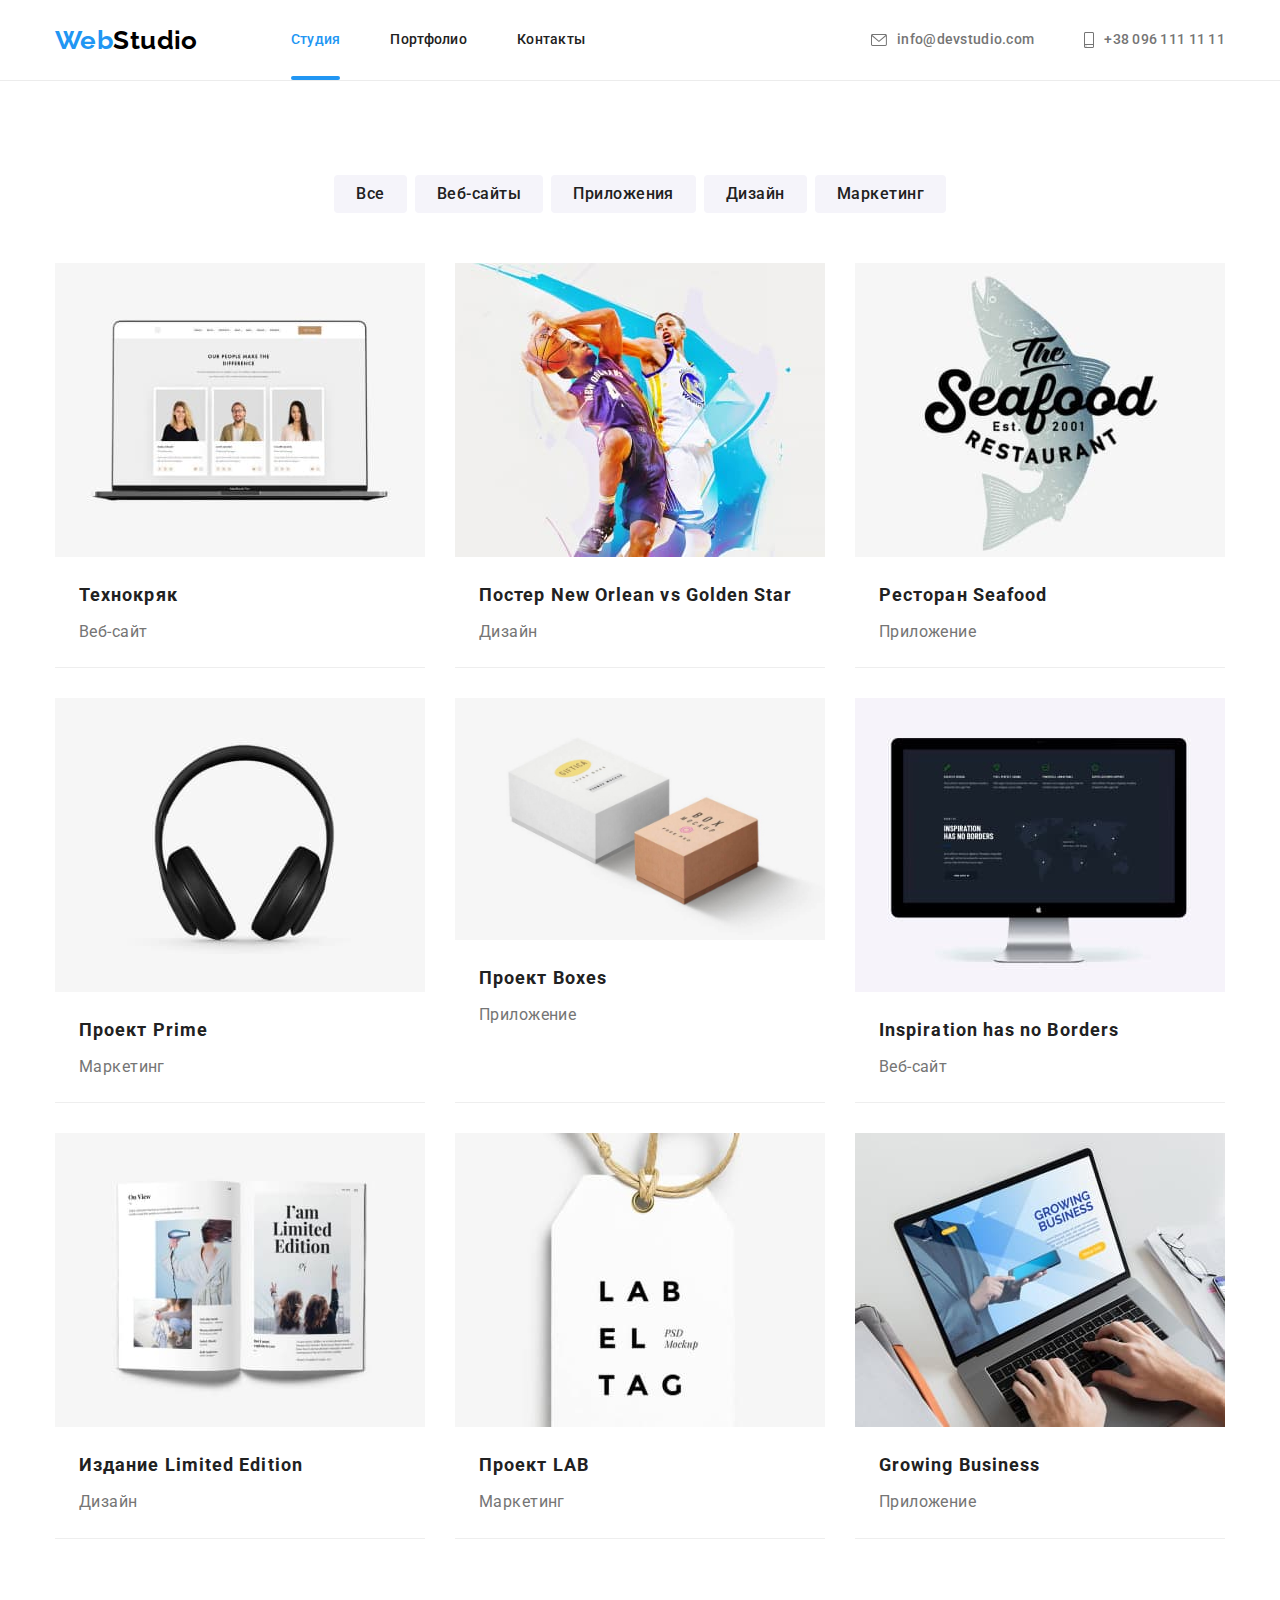
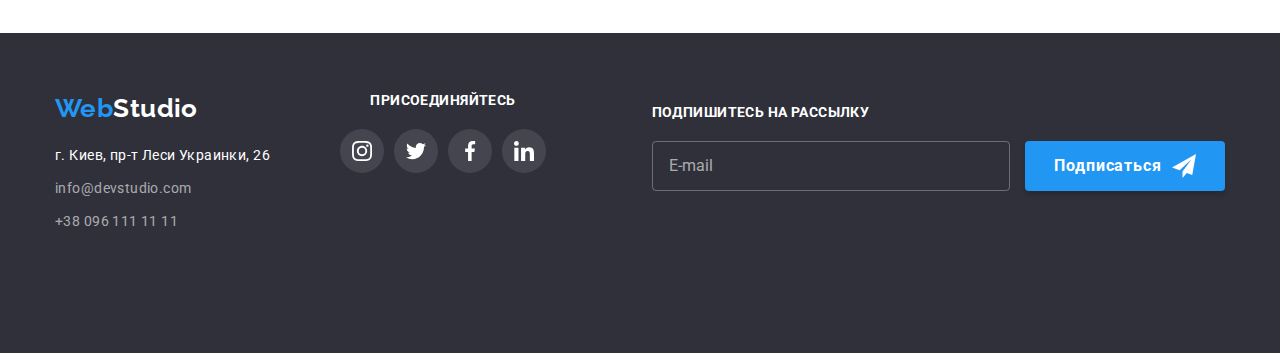
==== commit 82728858: "без портфолио" ====
--- a/portfolio.html
+++ b/portfolio.html
@@ -149,7 +149,7 @@
                     <source
                       srcset="
                         ./images/project-1.jpg 1x,
-                        ./images/project-1.jpg 2x
+                        ./images/project-1-2x.jpg 2x
                       "
                       media="(min-width:1200px)"
                     />
@@ -162,14 +162,15 @@
                     />
                     <source
                       srcset="
-                        ./images/gallery-img-1-mob.jpeg    1x,
-                        ./images/gallery-img-1-mob-2x.jpeg 2x
-                      "
-                      media="(min-width:320px)"
-                    />
-                    <img
-                      src="./images/project-1.jpg"
-                      alt="барбер стрижет клиента"
+                        ./images/project-1-mob.jpg    1x,
+                        ./images/project-1-mob-2x.jpg 2x
+                      "
+                      media="(min-width:320px)"
+                    />
+                    <img
+                      src="./images/project-1-mob.jpg"
+                      alt="project"
+                      class="item-img"
                     />
                   </picture>
                   <p class="projects-cover-text">
@@ -187,12 +188,34 @@
             <li class="projects-item">
               <a href="" class="projects-item-link link"
                 ><div class="projects-cover">
-                  <img
-                    src="./images/project-2.jpg"
-                    alt="project"
-                    width="370"
-                    class="item-img"
-                  />
+                  <picture>
+                    <source
+                      srcset="
+                        ./images/project-2.jpg 1x,
+                        ./images/project-2-2x.jpg 2x
+                      "
+                      media="(min-width:1200px)"
+                    />
+                    <source
+                      srcset="
+                        ./images/project-2-tab.jpg    1x,
+                        ./images/project-2-tab-2x.jpg 2x
+                      "
+                      media="(min-width:768px)"
+                    />
+                    <source
+                      srcset="
+                        ./images/project-2-mob.jpg    1x,
+                        ./images/project-2-mob-2x.jpg 2x
+                      "
+                      media="(min-width:320px)"
+                    />
+                    <img
+                      src="./images/project-2-mob.jpg"
+                      alt="project"
+                      class="item-img"
+                    />
+                  </picture>
                   <p class="projects-cover-text">
                     Ресурс предлагает комплексные предложения с разным уровнем
                     функционала и сервисов. Все это позволит посетителю получить
@@ -210,12 +233,34 @@
             <li class="projects-item">
               <a href="" class="projects-item-link link"
                 ><div class="projects-cover">
-                  <img
-                    src="./images/project-3.jpg"
-                    alt="project"
-                    width="370"
-                    class="item-img"
-                  />
+                  <picture>
+                    <source
+                      srcset="
+                        ./images/project-3.jpg 1x,
+                        ./images/project-3-2x.jpg 2x
+                      "
+                      media="(min-width:1200px)"
+                    />
+                    <source
+                      srcset="
+                        ./images/project-3-tab.jpg    1x,
+                        ./images/project-3-tab-2x.jpg 2x
+                      "
+                      media="(min-width:768px)"
+                    />
+                    <source
+                      srcset="
+                        ./images/project-3-mob.jpg    1x,
+                        ./images/project-3-mob-2x.jpg 2x
+                      "
+                      media="(min-width:320px)"
+                    />
+                    <img
+                      src="./images/project-3-mob.jpg"
+                      alt="project"
+                      class="item-img"
+                    />
+                  </picture>
                   <p class="projects-cover-text">
                     Ресурс предлагает комплексные предложения с разным уровнем
                     функционала и сервисов. Все это позволит посетителю получить
@@ -232,13 +277,35 @@
             </li>
             <li class="projects-item">
               <a href="" class="projects-item-link link"
-                ><div class="projects-cover">
-                  <img
-                    src="./images/project-4.jpg"
-                    alt="project"
-                    width="370"
-                    class="item-img"
-                  />
+                >  <div class="projects-cover">
+                  <picture>
+                    <source
+                      srcset="
+                        ./images/project-4.jpg 1x,
+                        ./images/project-4-2x.jpg 2x
+                      "
+                      media="(min-width:1200px)"
+                    />
+                    <source
+                      srcset="
+                        ./images/project-4-tab.jpg    1x,
+                        ./images/project-4-tab-2x.jpg 2x
+                      "
+                      media="(min-width:768px)"
+                    />
+                    <source
+                      srcset="
+                        ./images/project-4-mob.jpg    1x,
+                        ./images/project-4-mob-2x.jpg 2x
+                      "
+                      media="(min-width:320px)"
+                    />
+                    <img
+                      src="./images/project-4-mob.jpg"
+                      alt="project"
+                      class="item-img"
+                    />
+                  </picture>
                   <p class="projects-cover-text">
                     Ресурс предлагает комплексные предложения с разным уровнем
                     функционала и сервисов. Все это позволит посетителю получить
@@ -256,12 +323,34 @@
             <li class="projects-item">
               <a href="" class="projects-item-link link"
                 ><div class="projects-cover">
-                  <img
-                    src="./images/project-5.jpg"
-                    alt="project"
-                    width="370"
-                    class="item-img"
-                  />
+                  <picture">
+                    <source
+                      srcset="
+                        ./images/project-5.jpg 1x,
+                        ./images/project-5-2x.jpg 2x
+                      "
+                      media="(min-width:1200px)"
+                    />
+                    <source
+                      srcset="
+                        ./images/project-5-tab.jpg    1x,
+                        ./images/project-5-tab-2x.jpg 2x
+                      "
+                      media="(min-width:768px)"
+                    />
+                    <source
+                      srcset="
+                        ./images/project-5-mob.jpg    1x,
+                        ./images/project-5-mob-2x.jpg 2x
+                      "
+                      media="(min-width:320px)"
+                    />
+                    <img
+                      src="./images/project-5-mob.jpg"
+                      alt="project"
+                      class="item-img"
+                    />
+                  </picture>
                   <p class="projects-cover-text">
                     Ресурс предлагает комплексные предложения с разным уровнем
                     функционала и сервисов. Все это позволит посетителю получить
@@ -279,12 +368,34 @@
             <li class="projects-item">
               <a href="" class="projects-item-link link"
                 ><div class="projects-cover">
-                  <img
-                    src="./images/project-6.jpg"
-                    alt="project"
-                    width="370"
-                    class="item-img"
-                  />
+                  <picture>
+                    <source
+                      srcset="
+                        ./images/project-6.jpg 1x,
+                        ./images/project-6-2x.jpg 2x
+                      "
+                      media="(min-width:1200px)"
+                    />
+                    <source
+                      srcset="
+                        ./images/project-6-tab.jpg    1x,
+                        ./images/project-6-tab-2x.jpg 2x
+                      "
+                      media="(min-width:768px)"
+                    />
+                    <source
+                      srcset="
+                        ./images/project-6-mob.jpg    1x,
+                        ./images/project-6-mob-2x.jpg 2x
+                      "
+                      media="(min-width:320px)"
+                    />
+                    <img
+                      src="./images/project-6-mob.jpg"
+                      alt="project"
+                      class="item-img"
+                    />
+                  </picture>
                   <p class="projects-cover-text">
                     Ресурс предлагает комплексные предложения с разным уровнем
                     функционала и сервисов. Все это позволит посетителю получить
@@ -302,12 +413,34 @@
             <li class="projects-item">
               <a href="" class="projects-item-link link"
                 ><div class="projects-cover">
-                  <img
-                    src="./images/project-7.jpg"
-                    alt="project"
-                    width="370"
-                    class="item-img"
-                  />
+                  <picture>
+                    <source
+                      srcset="
+                        ./images/project-7.jpg 1x,
+                        ./images/project-7-2x.jpg 2x
+                      "
+                      media="(min-width:1200px)"
+                    />
+                    <source
+                      srcset="
+                        ./images/project-7-tab.jpg    1x,
+                        ./images/project-7-tab-2x.jpg 2x
+                      "
+                      media="(min-width:768px)"
+                    />
+                    <source
+                      srcset="
+                        ./images/project-7-mob.jpg    1x,
+                        ./images/project-7-mob-2x.jpg 2x
+                      "
+                      media="(min-width:320px)"
+                    />
+                    <img
+                      src="./images/project-7-mob.jpg"
+                      alt="project"
+                      class="item-img"
+                    />
+                  </picture>
                   <p class="projects-cover-text">
                     Ресурс предлагает комплексные предложения с разным уровнем
                     функционала и сервисов. Все это позволит посетителю получить
@@ -325,12 +458,34 @@
             <li class="projects-item">
               <a href="" class="projects-item-link link"
                 ><div class="projects-cover">
-                  <img
-                    src="./images/project-8.jpg"
-                    alt="project"
-                    width="370"
-                    class="item-img"
-                  />
+                  <picture>
+                    <source
+                      srcset="
+                        ./images/project-8.jpg 1x,
+                        ./images/project-8-2x.jpg 2x
+                      "
+                      media="(min-width:1200px)"
+                    />
+                    <source
+                      srcset="
+                        ./images/project-8-tab.jpg    1x,
+                        ./images/project-8-tab-2x.jpg 2x
+                      "
+                      media="(min-width:768px)"
+                    />
+                    <source
+                      srcset="
+                        ./images/project-8-mob.jpg    1x,
+                        ./images/project-8-mob-2x.jpg 2x
+                      "
+                      media="(min-width:320px)"
+                    />
+                    <img
+                      src="./images/project-8-mob.jpg"
+                      alt="project"
+                      class="item-img"
+                    />
+                  </picture>
                   <p class="projects-cover-text">
                     Ресурс предлагает комплексные предложения с разным уровнем
                     функционала и сервисов. Все это позволит посетителю получить
@@ -346,12 +501,34 @@
             <li class="projects-item">
               <a href="" class="projects-item-link link"
                 ><div class="projects-cover">
-                  <img
-                    src="./images/project-9.jpg"
-                    alt="project"
-                    width="370"
-                    class="item-img"
-                  />
+                  <picture>
+                    <source
+                      srcset="
+                        ./images/project-9.jpg 1x,
+                        ./images/project-9-2x.jpg 2x
+                      "
+                      media="(min-width:1200px)"
+                    />
+                    <source
+                      srcset="
+                        ./images/project-9-tab.jpg    1x,
+                        ./images/project-9-tab-2x.jpg 2x
+                      "
+                      media="(min-width:768px)"
+                    />
+                    <source
+                      srcset="
+                        ./images/project-9-mob.jpg    1x,
+                        ./images/project-9-mob-2x.jpg 2x
+                      "
+                      media="(min-width:320px)"
+                    />
+                    <img
+                      src="./images/project-9-mob.jpg"
+                      alt="project"
+                      class="item-img"
+                    />
+                  </picture>
                   <p class="projects-cover-text">
                     Ресурс предлагает комплексные предложения с разным уровнем
                     функционала и сервисов. Все это позволит посетителю получить
--- a/css/main.css
+++ b/css/main.css
@@ -1112,6 +1112,24 @@
   box-shadow: 0px 3px 1px rgba(0, 0, 0, 0.1), 0px 1px 2px rgba(0, 0, 0, 0.08), 0px 2px 2px rgba(0, 0, 0, 0.12);
 }
 
+/*.projects-list {
+  display: flex;
+  flex-wrap: wrap;
+  margin-right: -30px;
+
+} 
+ */
+.projects-list {
+  margin-bottom: -30px;
+}
+@media screen and (min-width: 768px) {
+  .projects-list {
+    display: flex;
+    flex-wrap: wrap;
+    margin-left: -30px;
+  }
+}
+
 .projects-title {
   margin-bottom: 4px;
   margin-top: 0px;
@@ -1129,18 +1147,24 @@
   color: var(--text-color);
 }
 
-.projects-list {
-  display: flex;
-  flex-wrap: wrap;
-  margin-right: -30px;
-  margin-bottom: -30px;
-}
-
 .projects-item {
-  width: 370px;
-  margin-right: 30px;
+  max-width: 450px;
+  border-bottom: 1px solid var(--border-projects-color);
   margin-bottom: 30px;
-  border-bottom: 1px solid var(--border-projects-color);
+  /*
+
+   */
+}
+@media screen and (min-width: 768px) {
+  .projects-item {
+    margin-left: 30px;
+    width: calc(50% - 30px);
+  }
+}
+@media screen and (min-width: 1200px) {
+  .projects-item {
+    width: calc(33.3333333333% - 30px);
+  }
 }
 
 .projects-item-link {
@@ -1169,7 +1193,7 @@
   min-height: 100%;
   margin-top: 0;
   margin-bottom: 0;
-  padding: 63px 24px;
+  padding: 77px 24px;
   font-size: 18px;
   color: var(--main-bg-color);
   background-color: var(--projects-cover-bg-color);
@@ -1177,6 +1201,16 @@
 }
 .projects-item-link:hover .projects-cover-text, .projects-item-link:focus .projects-cover-text {
   transform: translateY(0%);
+}
+@media screen and (min-width: 768px) {
+  .projects-cover-text {
+    padding: 49px 24px 77px 24px;
+  }
+}
+@media screen and (min-width: 1200px) {
+  .projects-cover-text {
+    padding: 63px 24px;
+  }
 }
 
 .backdrop {
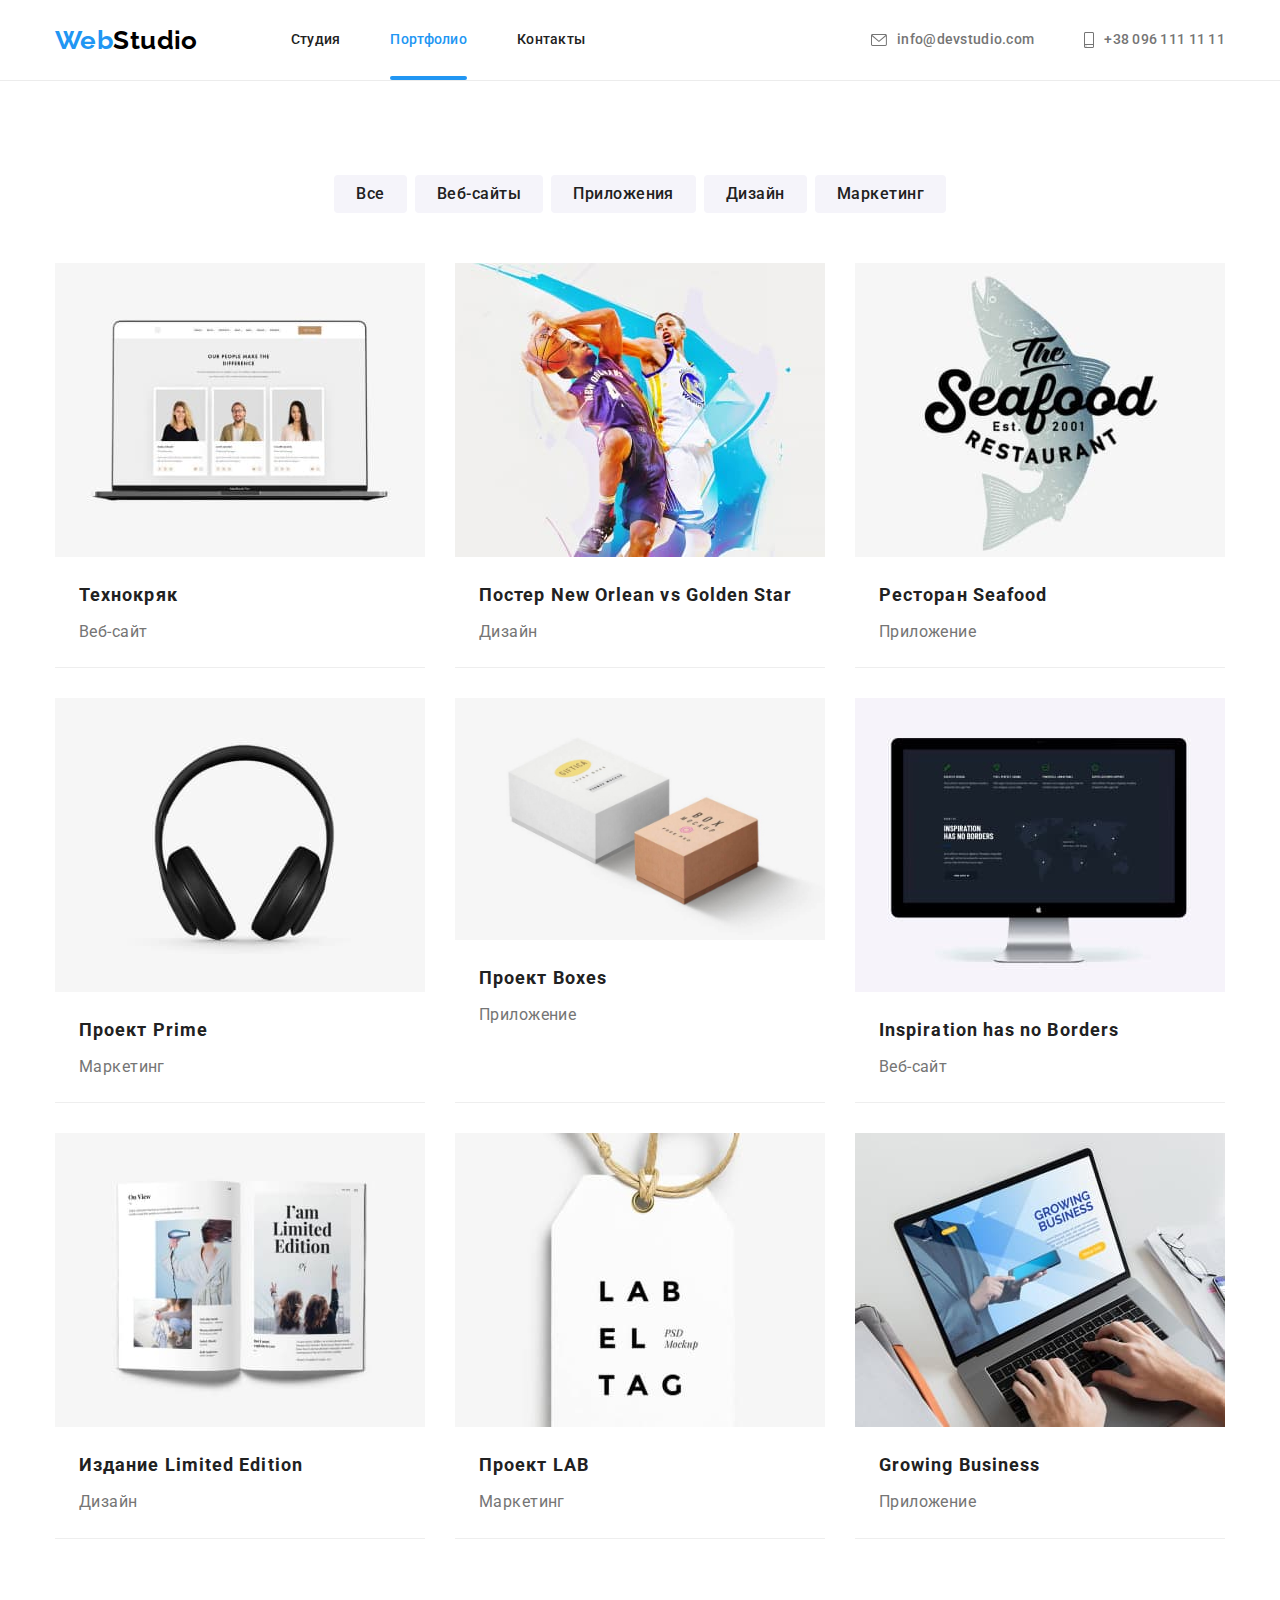
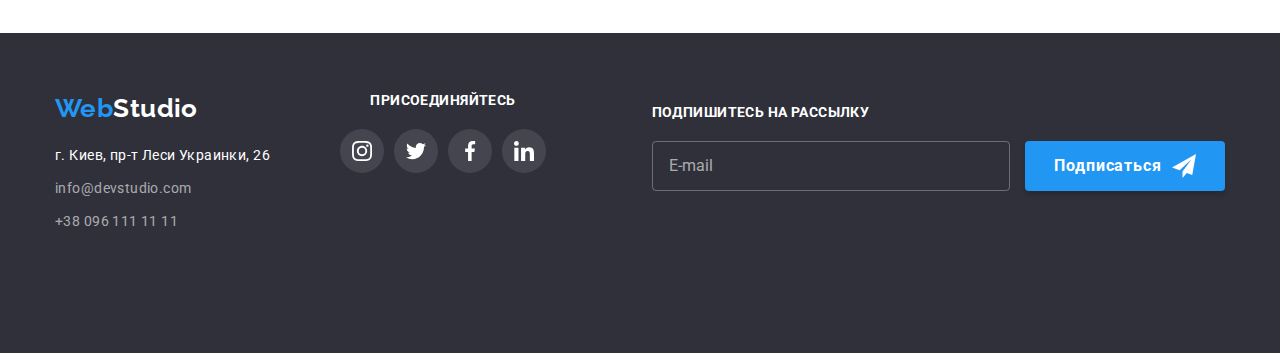
==== commit 6c2b020c: "без портфолио" ====
--- a/portfolio.html
+++ b/portfolio.html
@@ -27,12 +27,12 @@
         <nav class="header__nav">
           <ul class="menu-list list">
             <li class="menu-list__item">
+              <a href="index.html" class="menu-list__link link"
+                >Студия</a
+              >
+            </li>
+            <li class="menu-list__item">
               <a href="" class="menu-list__link link menu-list__link--current"
-                >Студия</a
-              >
-            </li>
-            <li class="menu-list__item">
-              <a href="portfolio.html" class="menu-list__link link"
                 >Портфолио</a
               >
             </li>
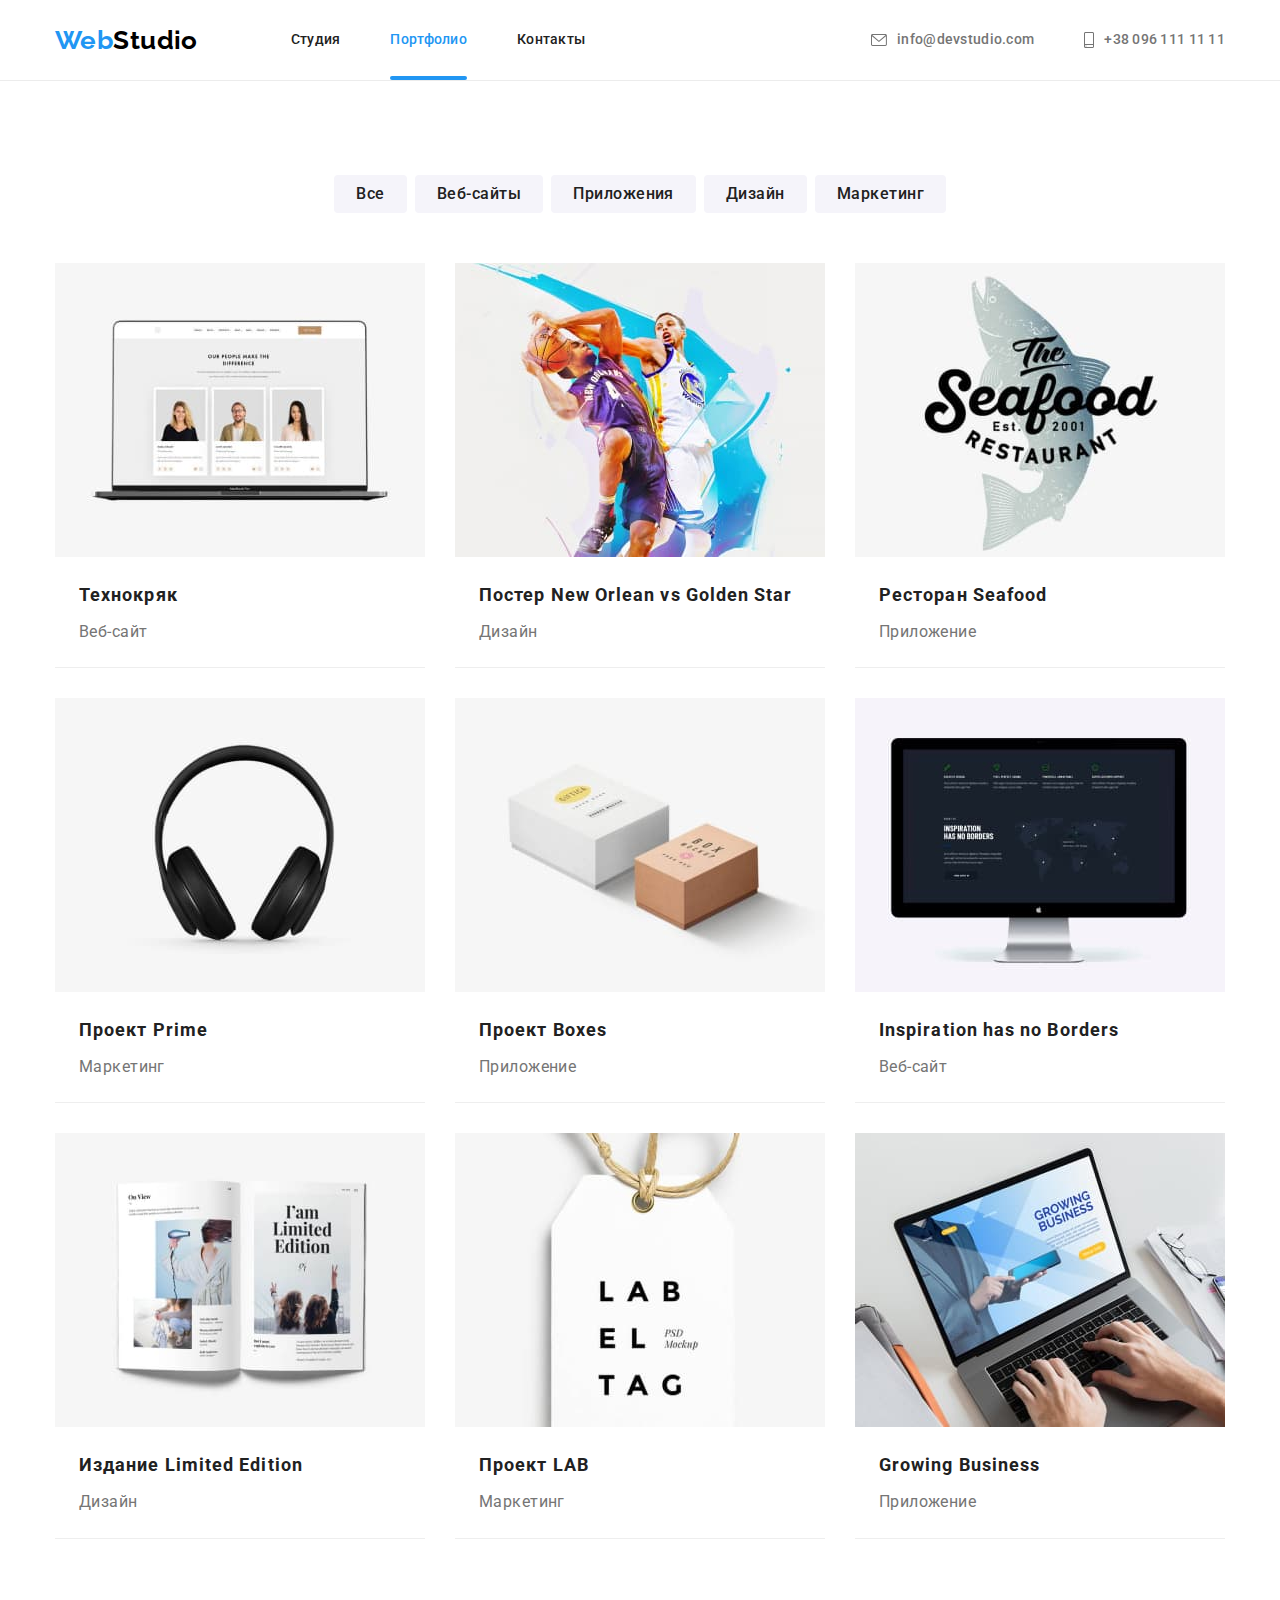
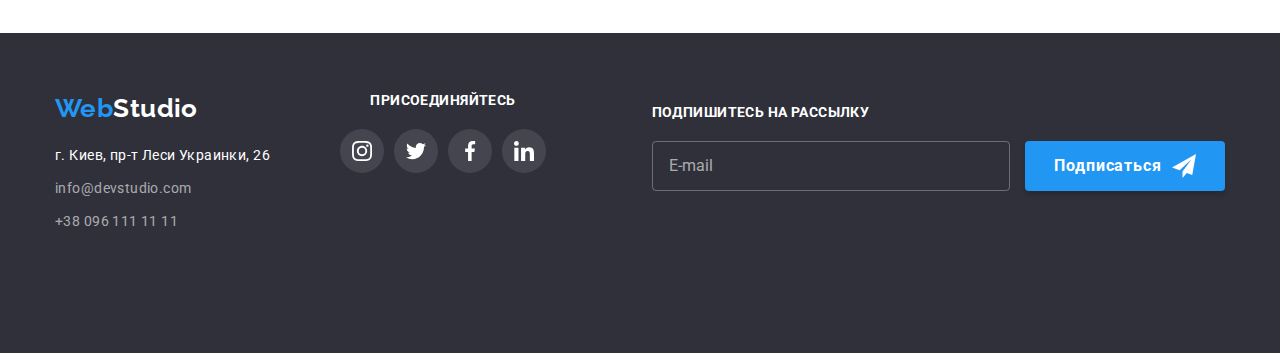
==== commit 2a5eba79: "portfolio" ====
--- a/portfolio.html
+++ b/portfolio.html
@@ -27,9 +27,7 @@
         <nav class="header__nav">
           <ul class="menu-list list">
             <li class="menu-list__item">
-              <a href="index.html" class="menu-list__link link"
-                >Студия</a
-              >
+              <a href="index.html" class="menu-list__link link">Студия</a>
             </li>
             <li class="menu-list__item">
               <a href="" class="menu-list__link link menu-list__link--current"
@@ -148,7 +146,7 @@
                   <picture>
                     <source
                       srcset="
-                        ./images/project-1.jpg 1x,
+                        ./images/project-1.jpg    1x,
                         ./images/project-1-2x.jpg 2x
                       "
                       media="(min-width:1200px)"
@@ -191,7 +189,7 @@
                   <picture>
                     <source
                       srcset="
-                        ./images/project-2.jpg 1x,
+                        ./images/project-2.jpg    1x,
                         ./images/project-2-2x.jpg 2x
                       "
                       media="(min-width:1200px)"
@@ -236,7 +234,7 @@
                   <picture>
                     <source
                       srcset="
-                        ./images/project-3.jpg 1x,
+                        ./images/project-3.jpg    1x,
                         ./images/project-3-2x.jpg 2x
                       "
                       media="(min-width:1200px)"
@@ -276,12 +274,12 @@
               >
             </li>
             <li class="projects-item">
-              <a href="" class="projects-item-link link"
-                >  <div class="projects-cover">
-                  <picture>
-                    <source
-                      srcset="
-                        ./images/project-4.jpg 1x,
+              <a href="" class="projects-item-link link">
+                <div class="projects-cover">
+                  <picture>
+                    <source
+                      srcset="
+                        ./images/project-4.jpg    1x,
                         ./images/project-4-2x.jpg 2x
                       "
                       media="(min-width:1200px)"
@@ -323,10 +321,10 @@
             <li class="projects-item">
               <a href="" class="projects-item-link link"
                 ><div class="projects-cover">
-                  <picture">
-                    <source
-                      srcset="
-                        ./images/project-5.jpg 1x,
+                  <picture>
+                    <source
+                      srcset="
+                        ./images/project-5.jpg    1x,
                         ./images/project-5-2x.jpg 2x
                       "
                       media="(min-width:1200px)"
@@ -371,7 +369,7 @@
                   <picture>
                     <source
                       srcset="
-                        ./images/project-6.jpg 1x,
+                        ./images/project-6.jpg    1x,
                         ./images/project-6-2x.jpg 2x
                       "
                       media="(min-width:1200px)"
@@ -416,7 +414,7 @@
                   <picture>
                     <source
                       srcset="
-                        ./images/project-7.jpg 1x,
+                        ./images/project-7.jpg    1x,
                         ./images/project-7-2x.jpg 2x
                       "
                       media="(min-width:1200px)"
@@ -461,7 +459,7 @@
                   <picture>
                     <source
                       srcset="
-                        ./images/project-8.jpg 1x,
+                        ./images/project-8.jpg    1x,
                         ./images/project-8-2x.jpg 2x
                       "
                       media="(min-width:1200px)"
@@ -504,7 +502,7 @@
                   <picture>
                     <source
                       srcset="
-                        ./images/project-9.jpg 1x,
+                        ./images/project-9.jpg    1x,
                         ./images/project-9-2x.jpg 2x
                       "
                       media="(min-width:1200px)"
@@ -632,5 +630,6 @@
         </div>
       </div>
     </footer>
+    <script src="./js/menu.js"></script>
   </body>
 </html>
--- a/css/main.css
+++ b/css/main.css
@@ -1168,7 +1168,7 @@
 }
 
 .projects-item-link {
-  display: inline-block;
+  display: block;
   transition: box-shadow 250ms cubic-bezier(0.4, 0, 0.2, 1);
 }
 .projects-item-link:hover, .projects-item-link:focus {
